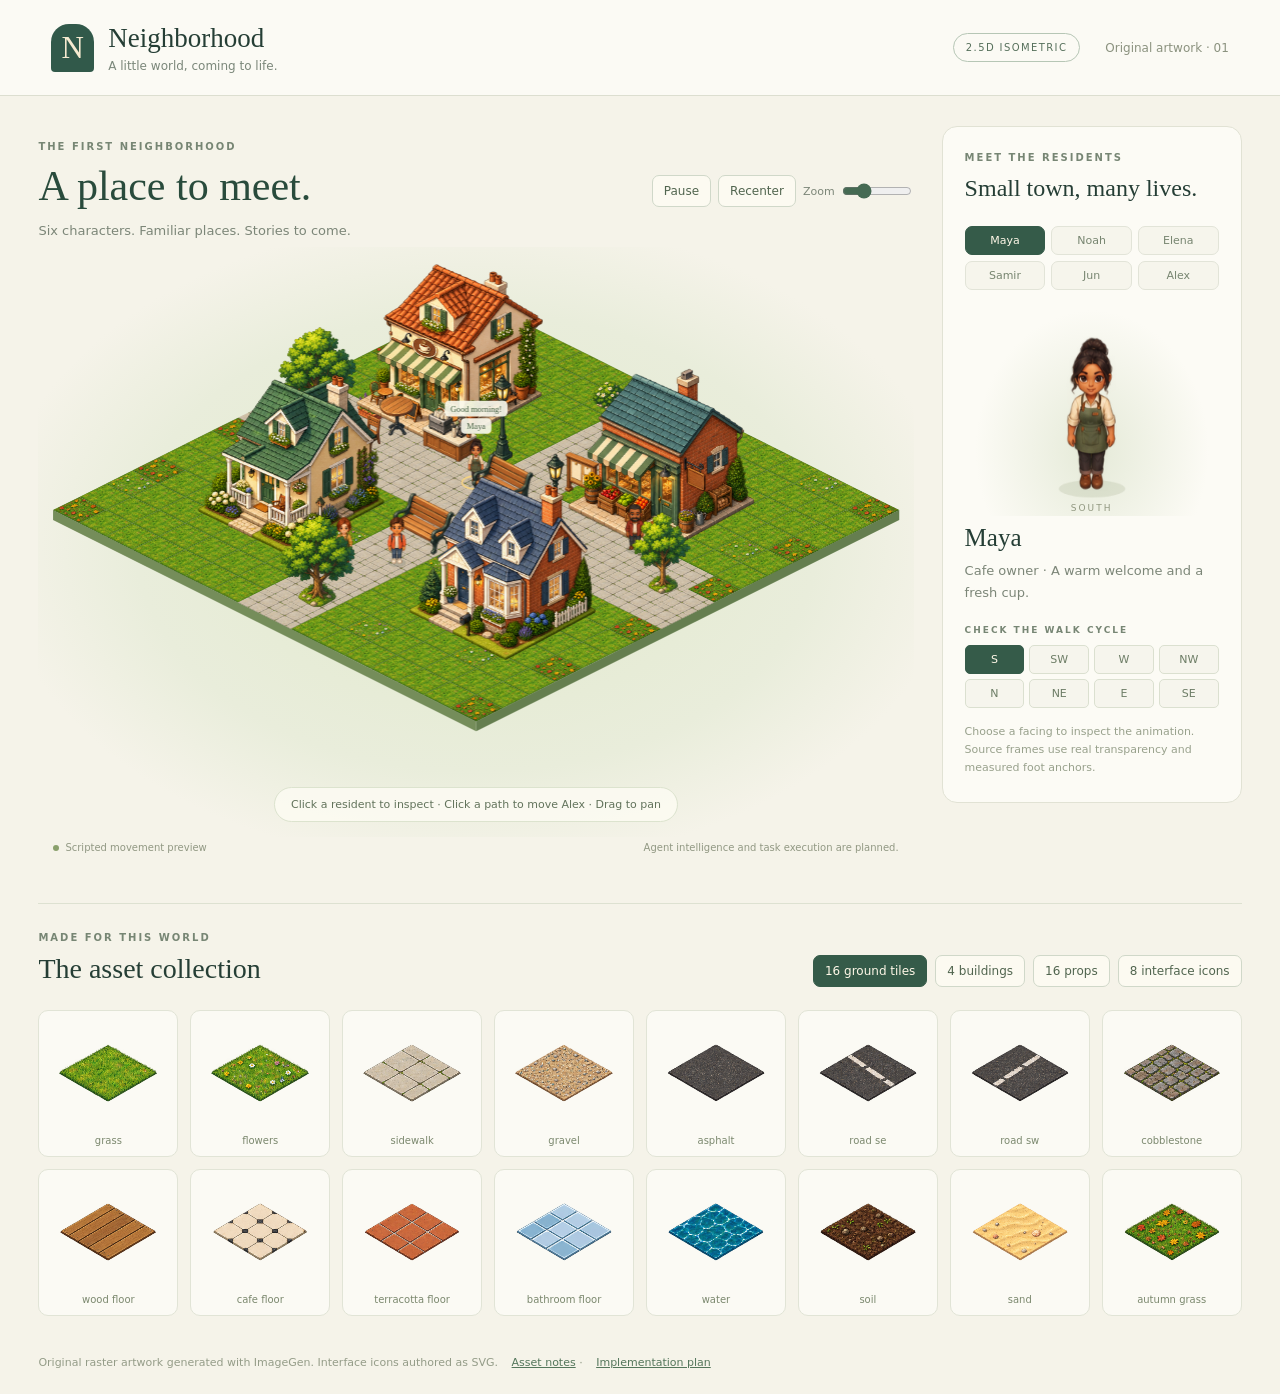
==== asset-preview.html @ 06ab7eff "Build isometric agent town with local Ollama cognition" ====
<!doctype html>
<html lang="en">
<head><meta charset="utf-8"><meta name="viewport" content="width=device-width,initial-scale=1"><title>Neighborhood — Isometric Asset Preview</title><link rel="stylesheet" href="asset-preview.css"></head>
<body>
<header><div class="brand"><span class="mark">N</span><div><strong>Neighborhood</strong><small>A little world, coming to life.</small></div></div><div class="header-right"><span class="pill">2.5D ISOMETRIC</span><span class="muted">Original artwork · 01</span></div></header>
<main>
<section class="world"><div class="world-head"><div><div class="eyebrow">THE FIRST NEIGHBORHOOD</div><h1>A place to meet.</h1><p>Six characters. Familiar places. Stories to come.</p></div><div class="controls"><button id="pause" type="button">Pause</button><button id="reset" type="button">Recenter</button><label>Zoom <input id="zoom" type="range" min="0.65" max="1.4" step="0.05" value="1"></label></div></div><div class="canvas-wrap"><canvas id="world" aria-label="Isometric neighborhood art preview. Click a resident to select them, or click ground to move the visitor."></canvas><div class="hint">Click a resident to inspect · Click a path to move Alex · Drag to pan</div><div id="load-status" role="status">Loading original artwork…</div></div><div class="legend"><span><i class="dot"></i>Scripted movement preview</span><span>Agent intelligence and task execution are planned.</span></div></section>
<aside><div class="eyebrow">MEET THE RESIDENTS</div><h2>Small town, many lives.</h2><div id="residents" class="residents"></div><div class="character-stage"><canvas id="portrait" width="320" height="240" aria-label="Selected character animation"></canvas><span id="direction-label">SOUTH</span></div><h3 id="name">Maya</h3><p id="role"></p><div class="eyebrow directions-label">CHECK THE WALK CYCLE</div><div id="directions" class="directions"></div><p class="aside-note">Choose a facing to inspect the animation. Source frames use real transparency and measured foot anchors.</p></aside>
</main>
<section class="library"><div class="library-head"><div><div class="eyebrow">MADE FOR THIS WORLD</div><h2>The asset collection</h2></div><div class="tabs"><button data-category="terrain" class="active">16 ground tiles</button><button data-category="buildings">4 buildings</button><button data-category="props">16 props</button><button data-category="ui">8 interface icons</button></div></div><div id="gallery" class="gallery"></div></section>
<footer>Original raster artwork generated with ImageGen. Interface icons authored as SVG. <a href="assets/README.md">Asset notes</a> · <a href="IMPLEMENTATION_PLAN.md">Implementation plan</a></footer>
<script src="assets/manifest.js"></script><script src="asset-preview.js"></script>
</body></html>
---- asset-preview.css ----
:root{font-family:Segoe UI,system-ui,sans-serif;color:#253e35;background:#f5f3e9;font-synthesis:none}*{box-sizing:border-box}body{margin:0}button,input{font:inherit}button{cursor:pointer}button:focus-visible,a:focus-visible,input:focus-visible{outline:3px solid #ba7147;outline-offset:3px}header{height:96px;padding:0 4%;display:flex;align-items:center;justify-content:space-between;border-bottom:1px solid #dcded0;background:#fbfaf4}.brand{display:flex;gap:14px;align-items:center}.brand strong{font-family:Georgia,serif;font-size:27px;font-weight:500}.brand small{display:block;color:#7b877a;margin-top:5px;font-size:12px}.mark{background:#31594a;color:#f6ead0;width:43px;height:48px;border-radius:18px 18px 4px 4px;display:grid;place-items:center;font-family:Georgia;font-size:31px}.header-right{display:flex;align-items:center;gap:25px;font-size:12px}.pill{border:1px solid #b6c6b5;border-radius:20px;padding:8px 12px;color:#56705b;font-size:10px;letter-spacing:1.4px}.muted{color:#8b927f}main{display:grid;grid-template-columns:minmax(0,1fr) 300px;max-width:1800px;margin:auto;padding:30px 3% 0;gap:28px}.world{min-width:0}.world-head{display:flex;align-items:center;justify-content:space-between;gap:12px;padding:15px 0 6px}.eyebrow{font-size:10px;font-weight:600;letter-spacing:2px;color:#778674}h1{font-family:Georgia,serif;font-size:42px;font-weight:400;margin:10px 0;color:#294b3c}p{color:#7c8678;font-size:13px;line-height:1.65;margin:0}.controls{display:flex;gap:7px;align-items:center;flex-wrap:wrap;justify-content:flex-end}.controls button,.tabs button{border:1px solid #d0d8c9;border-radius:7px;background:#fcfaf1;color:#51654f;font-size:12px;padding:8px 11px}.controls label{display:flex;align-items:center;gap:5px;font-size:11px;color:#7c8678}.controls input{width:70px;accent-color:#456a53}.canvas-wrap{position:relative;height:590px;background:radial-gradient(ellipse,#e3eacf 10%,#e9eddb 55%,#f5f3e9 78%);border-radius:20px;overflow:hidden}#world{width:100%;height:100%;touch-action:none;cursor:grab}.hint{position:absolute;bottom:15px;left:50%;transform:translateX(-50%);white-space:nowrap;font-size:11px;color:#62735b;background:#fcfbf2e6;padding:10px 16px;border:1px solid #dce3ce;border-radius:24px;pointer-events:none}#load-status{position:absolute;left:20px;top:20px;color:#587052;font-size:13px}.legend{display:flex;justify-content:space-between;gap:10px;font-size:10px;color:#919883;padding:5px 15px 20px}.dot{display:inline-block;width:6px;height:6px;background:#8aa06c;border-radius:50%;margin-right:6px}aside{padding:25px 22px;border:1px solid #e1e2d4;background:#fcfbf5;border-radius:15px;align-self:start}h2{font:400 24px/1.3 Georgia,serif;margin:10px 0 22px}h3{font:400 25px Georgia,serif;margin:8px 0}.residents{display:grid;grid-template-columns:repeat(3,1fr);gap:6px}.residents button{border:1px solid #e2e4d8;border-radius:7px;padding:7px 3px;background:#f6f5ec;color:#778570;font-size:11px}.residents button.active,.directions button.active{background:#355b49;color:#fff8e8;border-color:#355b49}.character-stage{height:218px;background:radial-gradient(ellipse at 50% 70%,#e5ead8,#fcfbf5 65%);position:relative;margin-top:8px}.character-stage canvas{width:100%;height:210px}.character-stage span{font-size:9px;letter-spacing:2px;color:#919880;position:absolute;bottom:3px;left:50%;transform:translateX(-50%)}.directions-label{margin-top:22px;font-size:9px}.directions{display:grid;grid-template-columns:repeat(4,1fr);gap:5px;margin-top:10px}.directions button{font-size:11px;border:1px solid #dbe0d0;background:#f6f5ed;border-radius:5px;padding:7px;color:#6d7d66}.aside-note{font-size:11px;margin-top:15px;color:#98a18c}.library{max-width:1800px;margin:30px auto;padding:0 3%}.library-head{display:flex;justify-content:space-between;align-items:center;gap:15px;border-top:1px solid #dde1d1;padding-top:28px}.library h2{font-size:28px;margin:8px 0 22px}.tabs{display:flex;gap:8px;flex-wrap:wrap}.tabs button.active{background:#355b49;color:#fff8e8;border-color:#355b49}.gallery{display:grid;grid-template-columns:repeat(8,minmax(0,1fr));gap:12px}.asset-card{background:#fbfaf4;border:1px solid #e1e4d6;border-radius:10px;min-width:0;padding:10px 8px;text-align:center}.asset-card canvas{width:100%;height:105px;object-fit:contain}.asset-card img{width:60px;height:105px;object-fit:contain}.asset-card span{display:block;font-size:10px;color:#7b886e;margin-top:5px}.gallery.buildings{grid-template-columns:repeat(4,minmax(0,1fr))}.gallery.buildings canvas{height:210px}footer{max-width:1800px;margin:40px auto 25px;padding:0 3%;font-size:11px;color:#949c88}footer a{color:#54765b;margin-left:10px}@media(max-width:1100px){main{grid-template-columns:minmax(0,1fr) 250px;gap:15px}.controls label{display:none}h1{font-size:34px}.gallery{grid-template-columns:repeat(4,1fr)}.header-right .muted{display:none}.world-head{align-items:start;flex-direction:column}.canvas-wrap{height:530px}}@media(max-width:760px){header{height:78px}main{grid-template-columns:1fr;padding:20px 4%}.canvas-wrap{height:440px}.legend{flex-direction:column}aside{display:grid;grid-template-columns:1fr 1fr;column-gap:20px}.character-stage{grid-column:2;grid-row:1/6}.aside-note{grid-column:1/-1}.hint{font-size:9px;padding:9px}.library-head{align-items:start;flex-direction:column}.gallery{grid-template-columns:repeat(4,1fr)}.gallery.buildings{grid-template-columns:repeat(2,1fr)}.header-right{display:none}.tabs button{font-size:10px;padding:7px}.asset-card{padding:6px}.asset-card canvas{height:75px}.directions-label{margin-top:10px}}
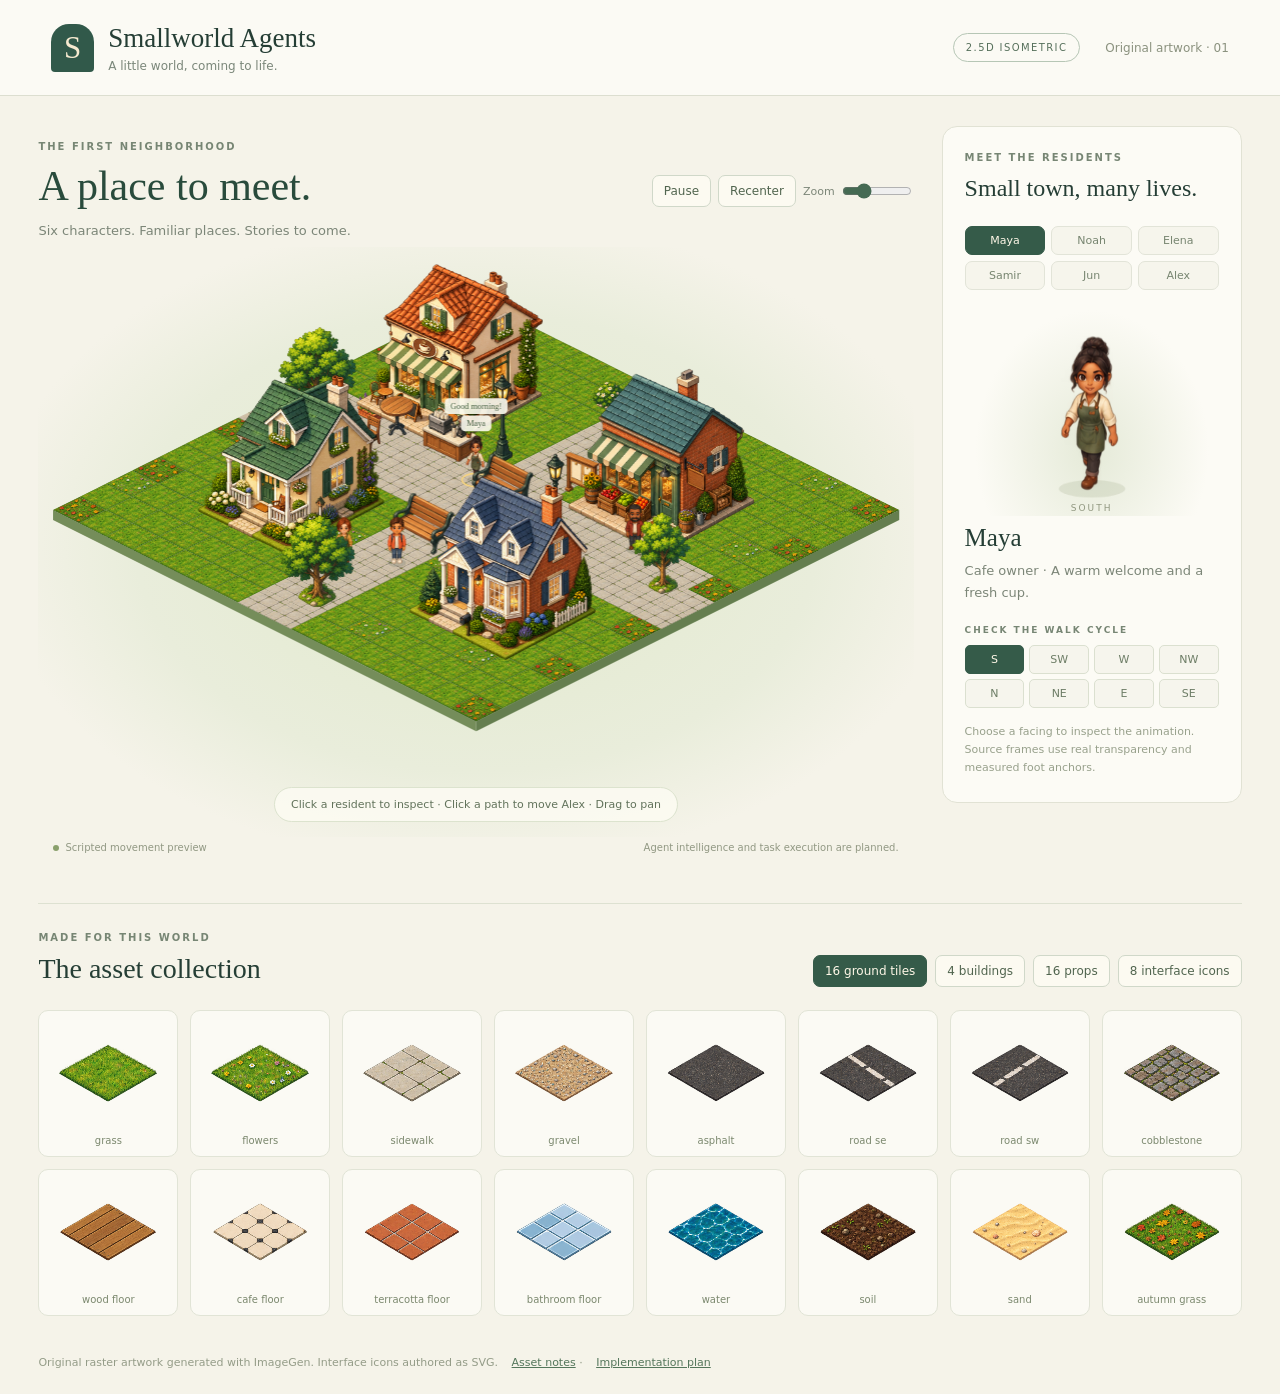
==== commit e7ca8c0d: "Rename project and application branding to Smallworld Agents" ====
--- a/asset-preview.html
+++ b/asset-preview.html
@@ -1,8 +1,8 @@
 <!doctype html>
 <html lang="en">
-<head><meta charset="utf-8"><meta name="viewport" content="width=device-width,initial-scale=1"><title>Neighborhood — Isometric Asset Preview</title><link rel="stylesheet" href="asset-preview.css"></head>
+<head><meta charset="utf-8"><meta name="viewport" content="width=device-width,initial-scale=1"><title>Smallworld Agents — Isometric Asset Preview</title><link rel="stylesheet" href="asset-preview.css"></head>
 <body>
-<header><div class="brand"><span class="mark">N</span><div><strong>Neighborhood</strong><small>A little world, coming to life.</small></div></div><div class="header-right"><span class="pill">2.5D ISOMETRIC</span><span class="muted">Original artwork · 01</span></div></header>
+<header><div class="brand"><span class="mark">S</span><div><strong>Smallworld Agents</strong><small>A little world, coming to life.</small></div></div><div class="header-right"><span class="pill">2.5D ISOMETRIC</span><span class="muted">Original artwork · 01</span></div></header>
 <main>
 <section class="world"><div class="world-head"><div><div class="eyebrow">THE FIRST NEIGHBORHOOD</div><h1>A place to meet.</h1><p>Six characters. Familiar places. Stories to come.</p></div><div class="controls"><button id="pause" type="button">Pause</button><button id="reset" type="button">Recenter</button><label>Zoom <input id="zoom" type="range" min="0.65" max="1.4" step="0.05" value="1"></label></div></div><div class="canvas-wrap"><canvas id="world" aria-label="Isometric neighborhood art preview. Click a resident to select them, or click ground to move the visitor."></canvas><div class="hint">Click a resident to inspect · Click a path to move Alex · Drag to pan</div><div id="load-status" role="status">Loading original artwork…</div></div><div class="legend"><span><i class="dot"></i>Scripted movement preview</span><span>Agent intelligence and task execution are planned.</span></div></section>
 <aside><div class="eyebrow">MEET THE RESIDENTS</div><h2>Small town, many lives.</h2><div id="residents" class="residents"></div><div class="character-stage"><canvas id="portrait" width="320" height="240" aria-label="Selected character animation"></canvas><span id="direction-label">SOUTH</span></div><h3 id="name">Maya</h3><p id="role"></p><div class="eyebrow directions-label">CHECK THE WALK CYCLE</div><div id="directions" class="directions"></div><p class="aside-note">Choose a facing to inspect the animation. Source frames use real transparency and measured foot anchors.</p></aside>
